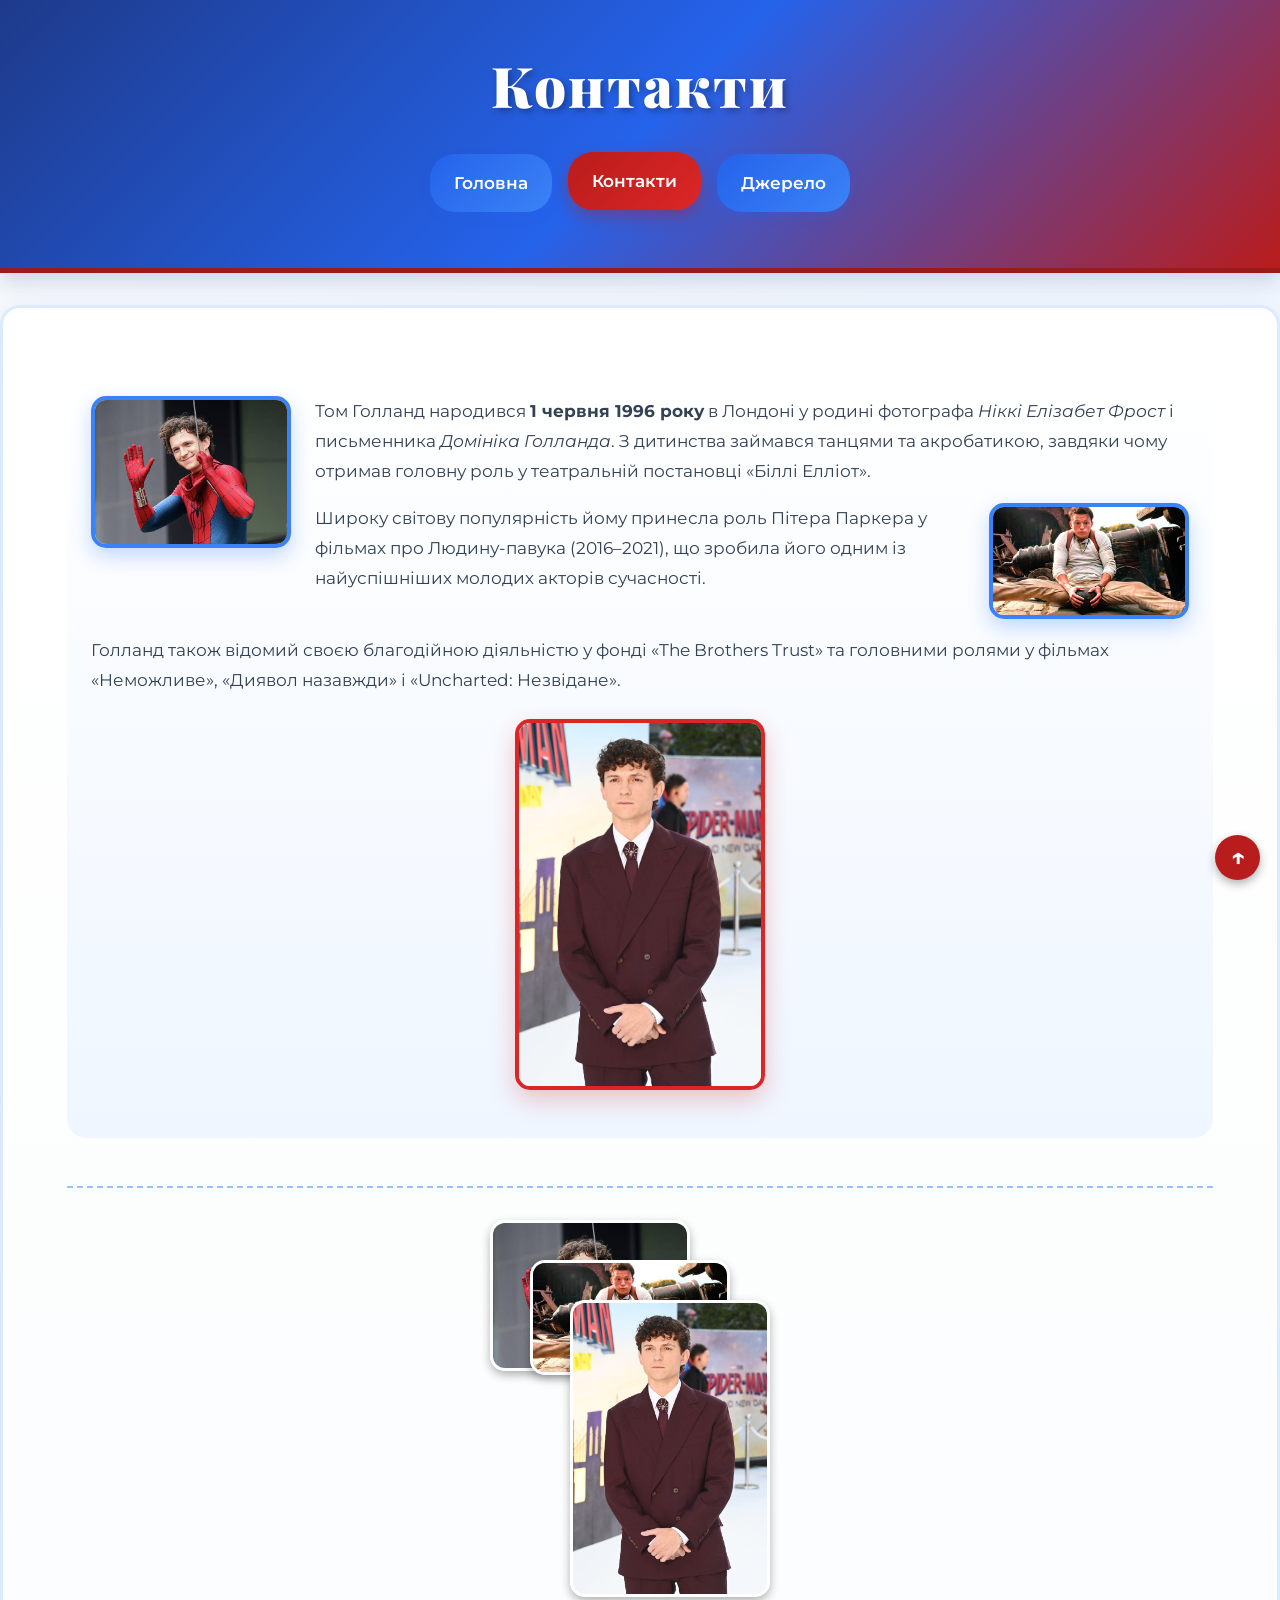
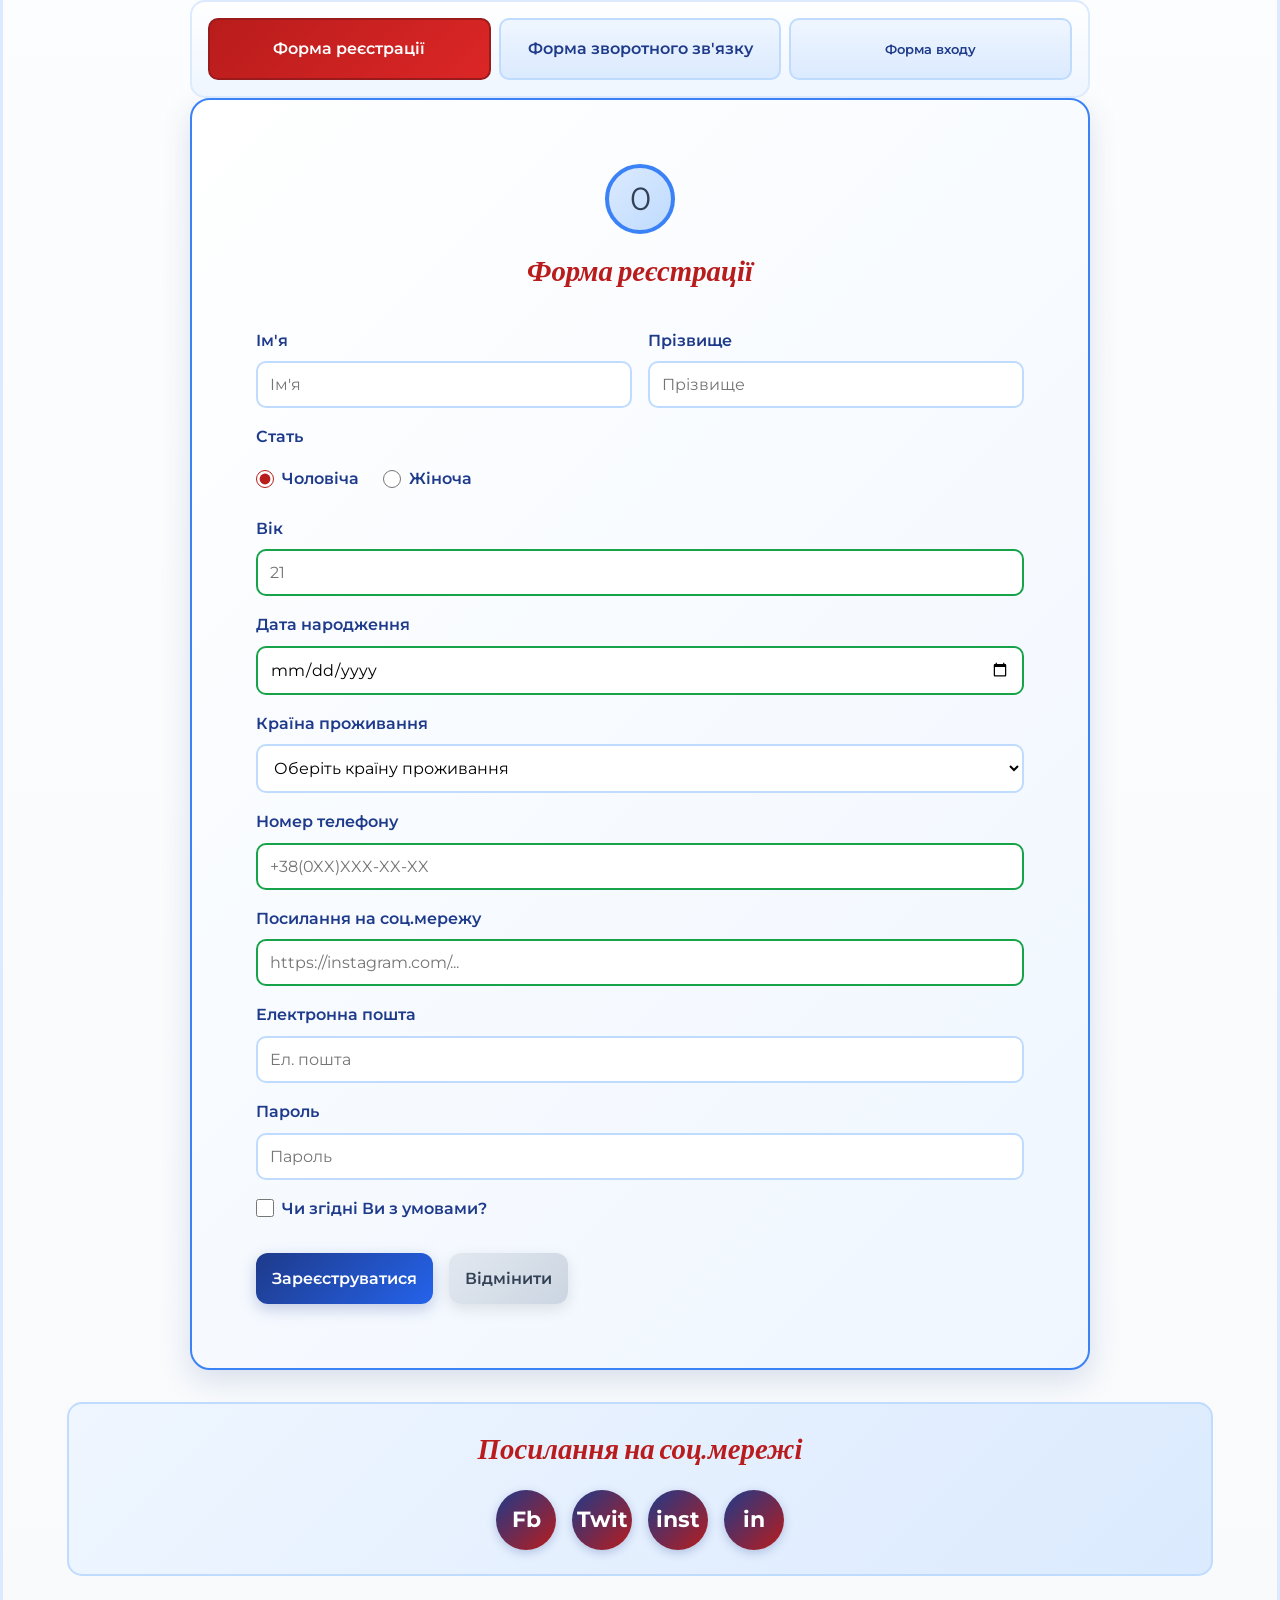
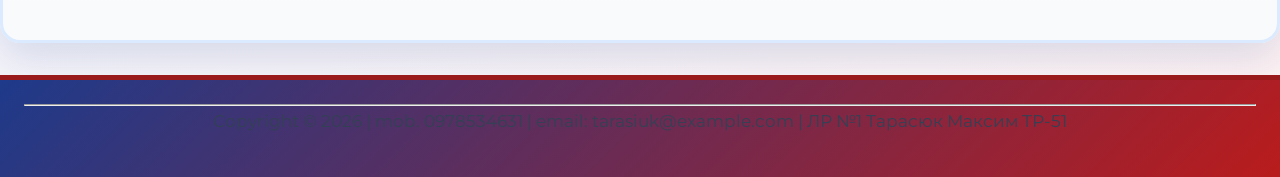
==== lab1/contact.html @ bc4c31b0 "Add files via upload" ====
﻿<!DOCTYPE html>
<html lang="uk">
<head>
    <meta charset="UTF-8">
    <meta name="viewport" content="width=device-width, initial-scale=1.0">
    <title>Контакти — Том Голланд</title>
    <link rel="preconnect" href="https://fonts.googleapis.com">
    <link rel="preconnect" href="https://fonts.gstatic.com" crossorigin>
    <link href="https://fonts.googleapis.com/css2?family=Playfair+Display:wght@400;700;900&family=Montserrat:wght@300;400;600;700&family=Crimson+Text:ital@0;1&display=swap" rel="stylesheet">
    <link rel="stylesheet" href="css/styles.css">
</head>

<body id="top">
    <header>
        <h1>Контакти</h1>
        <nav>
            <ul>
                <li><a href="index.html">Головна</a></li>
                <li><a href="contact.html" class="active">Контакти</a></li>
                <li><a href="https://uk.wikipedia.org/wiki/Том_Голланд_(актор)" target="_blank" rel="noopener">Джерело</a></li>
            </ul>
        </nav>
    </header>

    <main>
        <!-- Блок з біог та фото -->
        <section class="bio-section">
            <!-- біо -->
            <article class="bio-content">
                <img src="images/spiderman.jpg" alt="Том Голланд молодий" class="float-left">

                <p>
                    Том Голланд народився <strong>1 червня 1996 року</strong> в Лондоні у родині фотографа <em>Ніккі Елізабет Фрост</em> і письменника <em>Домініка Голланда</em>.
                    З дитинства займався танцями та акробатикою, завдяки чому отримав головну роль у театральній постановці «Біллі Елліот».
                </p>

                <img src="images/uncharted.jpg" alt="Роль в Uncharted" class="float-right">

                <p>
                    Широку світову популярність йому принесла роль Пітера Паркера у фільмах про Людину-павука (2016–2021),
                    що зробила його одним із найуспішніших молодих акторів сучасності.
                </p>

                <p class="clear-both">
                    Голланд також відомий своєю благодійною діяльністю у фонді «The Brothers Trust» та головними ролями у фільмах «Неможливе», «Диявол назавжди» і «Uncharted: Незвідане».
                </p>

                <img src="images/crowded.jpg" alt="Переповнена кімната" class="no-float">
            </article>

            <!-- фото -->
            <div class="absolute-positioning-demo">
                <div class="stacked-images">
                    <img src="images/spiderman.jpg" alt="Людина-павук" class="stacked-img img-1">
                    <img src="images/uncharted.jpg" alt="Нейтан Дрейк" class="stacked-img img-2">
                    <img src="images/crowded.jpg" alt="Денні Салліван" class="stacked-img img-3">
                </div>
            </div>
        </section>

        <!-- меню -->
        <input type="radio" name="form-tab" id="tab-register" checked hidden>
        <input type="radio" name="form-tab" id="tab-feedback" hidden>

        <div class="form-tabs">
            <label for="tab-register" class="tab-button">Форма реєстрації</label>
            <label for="tab-feedback" class="tab-button">Форма зворотного зв'язку</label>
            <button type="button" class="tab-button" id="open-login">Форма входу</button>
        </div>

        <!-- реєстрація -->
        <section class="form-section" id="register">
            <div class="form-header">
                <div class="user-icon">0</div>
                <h3>Форма реєстрації</h3>
            </div>
            <form action="#" method="POST">
                <div class="form-row">
                    <div class="form-group">
                        <label for="fname">Ім'я</label>
                        <input type="text" id="fname" name="fname" placeholder="Ім'я" required>
                    </div>

                    <div class="form-group">
                        <label for="lname">Прізвище</label>
                        <input type="text" id="lname" name="lname" placeholder="Прізвище" required>
                    </div>
                </div>

                <div class="form-group">
                    <label>Стать</label>
                    <div class="radio-group">
                        <label class="radio-label">
                            <input type="radio" name="gender" value="male" checked> Чоловіча
                        </label>
                        <label class="radio-label">
                            <input type="radio" name="gender" value="female"> Жіноча
                        </label>
                    </div>
                </div>

                <div class="form-group">
                    <label for="age">Вік</label>
                    <input type="number" id="age" name="age" min="1" max="120" placeholder="21">
                </div>

                <div class="form-group">
                    <label for="bdate">Дата народження</label>
                    <input type="date" id="bdate" name="bdate">
                </div>

                <div class="form-group">
                    <label for="country">Країна проживання</label>
                    <select id="country" name="country" required>
                        <option value="">Оберіть країну проживання</option>
                        <option value="ua">Україна</option>
                        <option value="uk">Велика Британія</option>
                        <option value="us">США</option>
                        <option value="ca">Канада</option>
                        <option value="de">Німеччина</option>
                    </select>
                </div>

                <div class="form-group">
                    <label for="phone">Номер телефону</label>
                    <input type="tel" id="phone" name="phone" placeholder="+38(0XX)XXX-XX-XX" pattern="[+]?[0-9]{10,13}">
                </div>

                <div class="form-group">
                    <label for="social">Посилання на соц.мережу</label>
                    <input type="url" id="social" name="social" placeholder="https://instagram.com/...">
                </div>

                <div class="form-group">
                    <label for="email">Електронна пошта</label>
                    <input type="email" id="email" name="email" placeholder="Ел. пошта" required>
                </div>

                <div class="form-group">
                    <label for="password">Пароль</label>
                    <input type="password" id="password" name="password" placeholder="Пароль" required minlength="6">
                </div>

                <div class="form-group checkbox-group">
                    <label class="checkbox-label">
                        <input type="checkbox" name="agree" required> Чи згідні Ви з умовами?
                    </label>
                </div>

                <div class="button-group">
                    <button type="submit" class="btn-submit">Зареєструватися</button>
                    <button type="reset" class="btn-reset">Відмінити</button>
                </div>
            </form>
        </section>

        <!-- зв"яток -->
        <section class="form-section" id="feedback">
            <div class="form-header">
                <h3>Форма зворотного зв'язку</h3>
            </div>

            <form action="#" method="POST">
                <div class="form-group">
                    <label for="fb-name">Ім'я</label>
                    <input type="text" id="fb-name" name="fb-name" placeholder="Ім'я" required>
                </div>

                <div class="form-group">
                    <label for="fb-email">Ел. пошта</label>
                    <input type="email" id="fb-email" name="fb-email" placeholder="Ел. пошта" required>
                </div>

                <div class="form-group">
                    <label for="topic">Тема повідомлення</label>
                    <select id="topic" name="topic" required>
                        <option value="">Оберіть тему</option>
                        <option value="general">Загальне питання</option>
                        <option value="support">Технічна підтримка</option>
                        <option value="coop">Співпраця</option>
                        <option value="other">Інше</option>
                    </select>
                </div>

                <div class="form-group">
                    <label for="message">Повідомлення</label>
                    <textarea id="message" name="message" rows="5" placeholder="Введіть ваше повідомлення..." required></textarea>
                </div>

                <div class="button-group">
                    <button type="submit" class="btn-submit">Відправити</button>
                    <button type="reset" class="btn-reset">Очистити</button>
                </div>
            </form>
        </section>

        <!-- лінки -->
        <div class="social-links">
            <h3>Посилання на соц.мережі</h3>
            <div class="social-circles">
                <a href="https://www.facebook.com/" target="_blank" rel="noopener" class="social-circle" title="Facebook">Fb</a>
                <a href="https://x.com/TomHolland1996" target="_blank" rel="noopener" class="social-circle" title="Twitter">Twit</a>
                <a href="https://www.instagram.com/tomholland2013/" target="_blank" rel="noopener" class="social-circle" title="Instagram">inst</a>
                <a href="https://www.imdb.com/name/nm4043618/" target="_blank" rel="noopener" class="social-circle" title="IMDb">in</a>
            </div>
        </div>
    </main>

    <footer>
        <hr>
        <p>Copyright &copy; 2026 | mob. 0978534631 | email: tarasiuk@example.com | ЛР №1 Тарасюк Максим ТР-51</p>
    </footer>


    <!-- модальне вікно входу -->
    <div class="modal" id="login-modal">
        <div class="modal-content">
            <button type="button" class="modal-close" id="close-login">&times;</button>
            <div class="form-header">
                <h3>Форма входу</h3>
            </div>
            <form action="#" method="POST">
                <div class="form-group">
                    <label for="login-email">Логін</label>
                    <input type="email" id="login-email" name="login-email" placeholder="Логін" required>
                </div>

                <div class="form-group">
                    <label for="login-pass">Пароль</label>
                    <input type="password" id="login-pass" name="login-pass" placeholder="Пароль" required>
                </div>

                <div class="button-group">
                    <button type="submit" class="btn-submit">Вхід</button>
                </div>
            </form>
        </div>
    </div>

    <a href="#top" class="scroll-top">&uarr;</a>

    <script>
        var modal = document.getElementById('login-modal');
        document.getElementById('open-login').onclick = function () { modal.classList.add('open'); };
        document.getElementById('close-login').onclick = function () { modal.classList.remove('open'); };
    </script>
</body>
</html>
---- lab1/css/styles.css ----
﻿* {
    margin: 0;
    padding: 0;
    box-sizing: border-box;
}

body {
    font-family: "Montserrat", sans-serif;
    background: linear-gradient(135deg, #f8fafc 0%, #eff6ff 50%, #fef2f2 100%);
    color: #334155;
    min-height: 100vh;
    line-height: 1.6;
}

header {
    background: linear-gradient(135deg, #1e3a8a 0%, #2563eb 50%, #b91c1c 100%);
    padding: 1.5rem 1rem;
    text-align: center;
    border-bottom: 5px solid #991b1b;
    box-shadow: 0 8px 20px rgba(30, 58, 138, 0.2);
}

h1 {
    font-family: "Playfair Display", serif;
    color: #ffffff;
    margin-bottom: 1rem;
    font-size: clamp(1.8rem, 5vw, 3rem);
    font-weight: 900;
    text-shadow: 3px 3px 6px rgba(0, 0, 0, 0.3);
    letter-spacing: 2px;
}

.subtitle {
    color: #ffffff;
    margin-bottom: 1rem;
    font-weight: 600;
}

nav ul {
    list-style: none;
    display: flex;
    flex-direction: column;
    gap: 0.5rem;
    align-items: stretch;
}

nav ul li a {
    display: block;
    text-decoration: none;
    color: #ffffff;
    background: linear-gradient(135deg, #2563eb 0%, #3b82f6 100%);
    padding: 0.75rem 1rem;
    border-radius: 10px;
    transition: all 0.3s ease;
    font-weight: 600;
    box-shadow: 0 4px 10px rgba(37, 99, 235, 0.3);
    text-align: center;
}

nav ul li a:hover,
nav ul li a.active {
    background: linear-gradient(135deg, #b91c1c 0%, #dc2626 100%);
    transform: translateY(-2px);
    box-shadow: 0 6px 15px rgba(185, 28, 28, 0.4);
}

main {
    background: linear-gradient(to bottom, #ffffff 0%, #f8fafc 100%);
    margin: 1rem;
    padding: 1.5rem;
    border-radius: 20px;
    box-shadow: 0 15px 40px rgba(30, 58, 138, 0.15);
    border: 3px solid #dbeafe;
}

h2 {
    font-family: "Playfair Display", serif;
    color: #1e3a8a;
    border-bottom: 4px solid #dc2626;
    text-align: center;
    padding-bottom: 0.5rem;
    font-size: clamp(1.5rem, 4vw, 2.2rem);
    font-weight: 700;
    margin-bottom: 1.5rem;
}

h3 {
    font-family: "Crimson Text", serif;
    color: #b91c1c;
    font-size: clamp(1.2rem, 3vw, 1.8rem);
    font-style: italic;
    margin-bottom: 1rem;
}

h4, h5, h6 {
    color: #1e3a8a;
    margin-bottom: 0.5rem;
}

p, li {
    line-height: 1.8;
    font-size: clamp(0.95rem, 2vw, 1.05rem);
    color: #334155;
    margin-bottom: 1rem;
}

img {
    max-width: 100%;
    height: auto;
    display: block;
}

.float-left,
.float-right {
    width: 100%;
    max-width: 200px;
    margin: 1rem auto;
    border-radius: 15px;
    border: 4px solid #3b82f6;
    box-shadow: 0 8px 20px rgba(59, 130, 246, 0.3);
}

.no-float {
    margin: 1.5rem auto;
    max-width: 250px;
    border-radius: 15px;
    border: 4px solid #dc2626;
    box-shadow: 0 10px 25px rgba(220, 38, 38, 0.25);
}

#bio {
    margin-bottom: 2rem;
}

.bio-content {
    background: linear-gradient(to bottom, #ffffff 0%, #eff6ff 100%);
    padding: 1.5rem;
    border-radius: 20px;
    margin-bottom: 2rem;
}

.quote-block {
    background: linear-gradient(135deg, #eff6ff 0%, #dbeafe 100%);
    border-left: 5px solid #1e3a8a;
    padding: 1rem;
    margin: 1.5rem 0;
    border-radius: 10px;
    font-style: italic;
    color: #1e293b;
}

.achievements-block {
    background: linear-gradient(to bottom, #ffffff 0%, #fef2f2 100%);
    padding: 1.5rem;
    margin-top: 2rem;
    border-radius: 15px;
    border: 2px solid #fecaca;
}

.achievements-block mark {
    background-color: #fde68a;
    padding: 2px 5px;
    border-radius: 3px;
}

.center-text {
    text-align: center;
}

.humor-text {
    color: #b91c1c;
    font-weight: bold;
}

.dashed-divider {
    border: none;
    border-top: 2px dashed #93c5fd;
    margin: 1.5rem 0;
}

.crew-list {
    padding-left: 2rem;
    margin-bottom: 1.5rem;
}

.crew-list ul {
    padding-left: 1.5rem;
    margin-top: 0.5rem;
}

.roles {
    display: grid;
    grid-template-columns: 1fr;
    gap: 2rem;
    margin-top: 2rem;
}

.role-item {
    background: linear-gradient(135deg, #eff6ff 0%, #dbeafe 100%);
    padding: 1.5rem;
    border-radius: 25px;
    box-shadow: 0 10px 30px rgba(30, 58, 138, 0.15);
    border: 3px solid #bfdbfe;
    text-align: center;
}

.role-item img {
    width: 100%;
    max-width: 280px;
    margin: 0 auto;
    border-radius: 20px;
    box-shadow: 0 8px 25px rgba(30, 58, 138, 0.2);
    border: 4px solid #2563eb;
}

figcaption {
    font-family: "Crimson Text", serif;
    font-style: italic;
    color: #b91c1c;
    font-size: 1.1em;
    margin-top: 1rem;
    font-weight: 600;
}

.absolute-positioning-demo {
    margin: 3rem 0;
    padding: 2rem 1rem;
    border-top: 2px dashed #93c5fd;
}

.stacked-images {
    position: relative;
    width: 100%;
    max-width: 300px;
    height: 300px;
    margin: 0 auto;
}

.stacked-img {
    position: absolute;
    width: 70%;
    max-width: 200px;
    border-radius: 15px;
    box-shadow: 0 4px 10px rgba(0, 0, 0, 0.3);
    border: 3px solid #ffffff;
}

.img-1 {
    top: 0;
    left: 0;
    z-index: 1;
}

.img-2 {
    top: 40px;
    left: 40px;
    z-index: 2;
}

.img-3 {
    top: 80px;
    left: 80px;
    z-index: 3;
}

.styled-table {
    width: 100%;
    margin: 2rem auto;
    border-collapse: collapse;
    font-size: 0.9rem;
    border-radius: 15px;
    overflow: hidden;
    box-shadow: 0 10px 30px rgba(30, 58, 138, 0.2);
}

.styled-table caption {
    font-family: "Playfair Display", serif;
    font-weight: 700;
    margin-bottom: 1rem;
    color: #1e3a8a;
    font-size: 1.4em;
}

.styled-table th {
    background: linear-gradient(135deg, #1e3a8a 0%, #2563eb 100%);
    color: #ffffff;
    padding: 0.75rem;
    font-weight: 700;
    text-align: left;
}

.styled-table td {
    border: 2px solid #dbeafe;
    padding: 0.75rem;
    color: #334155;
    background-color: #f8fafc;
}

.styled-table tr:nth-child(even) td {
    background: linear-gradient(to right, #eff6ff 0%, #f8fafc 100%);
}

.styled-table tfoot td {
    font-weight: bold;
    background-color: #fee2e2;
    color: #991b1b;
}

.form-tabs {
    position: sticky;
    top: 0;
    z-index: 20;
    display: flex;
    flex-direction: column;
    gap: 0.5rem;
    margin: 2rem 1rem 0;
    background: linear-gradient(to bottom, #ffffff 0%, #eff6ff 100%);
    padding: 1rem;
    border-radius: 15px;
    border: 2px solid #dbeafe;
}

.tab-button {
    padding: 1rem;
    background: linear-gradient(to bottom, #eff6ff 0%, #dbeafe 100%);
    color: #1e3a8a;
    border: 2px solid #bfdbfe;
    cursor: pointer;
    font-family: "Montserrat", sans-serif;
    font-weight: 600;
    transition: all 0.3s ease;
    border-radius: 10px;
    text-align: center;
}

.tab-button:hover {
    background: linear-gradient(to bottom, #dbeafe 0%, #bfdbfe 100%);
}

input[name="form-tab"] {
    display: none;
}

.form-section {
    display: none;
    background: linear-gradient(135deg, #ffffff 0%, #eff6ff 100%);
    padding: 2rem 1rem;
    margin: 0 1rem 2rem;
    border-radius: 20px;
    box-shadow: 0 10px 30px rgba(30, 58, 138, 0.15);
    border: 2px solid #3b82f6;
}

#tab-register:checked ~ .form-section#register,
#tab-feedback:checked ~ .form-section#feedback {
    display: block;
}

#tab-register:checked ~ .form-tabs label[for="tab-register"],
#tab-feedback:checked ~ .form-tabs label[for="tab-feedback"] {
    background: linear-gradient(135deg, #b91c1c 0%, #dc2626 100%);
    color: #ffffff;
    border-color: #991b1b;
}

.form-header {
    text-align: center;
    margin-bottom: 2rem;
}

.user-icon {
    width: 70px;
    height: 70px;
    background: linear-gradient(135deg, #dbeafe 0%, #bfdbfe 100%);
    border-radius: 50%;
    margin: 0 auto 1rem;
    display: flex;
    align-items: center;
    justify-content: center;
    font-size: 2em;
    border: 4px solid #3b82f6;
}

.form-group {
    display: flex;
    flex-direction: column;
    margin-bottom: 1rem;
}

.form-group label {
    font-weight: 600;
    color: #1e3a8a;
    margin-bottom: 0.5rem;
}

.form-group input,
.form-group select,
.form-group textarea {
    width: 100%;
    padding: 0.75rem;
    border: 2px solid #bfdbfe;
    border-radius: 10px;
    font-size: 1rem;
    font-family: "Montserrat", sans-serif;
    background-color: #ffffff;
    transition: all 0.3s ease;
}

.form-group input:focus,
.form-group select:focus,
.form-group textarea:focus {
    outline: none;
    border-color: #2563eb;
    box-shadow: 0 0 0 4px rgba(37, 99, 235, 0.15);
    animation: focusPulse 0.6s ease-out;
}

@keyframes focusPulse {
    0%   { box-shadow: 0 0 0 0 rgba(37, 99, 235, 0.5); transform: scale(1); }
    50%  { box-shadow: 0 0 0 8px rgba(37, 99, 235, 0.2); transform: scale(1.01); }
    100% { box-shadow: 0 0 0 4px rgba(37, 99, 235, 0.15); transform: scale(1); }
}

.form-group input:valid {
    border-color: #16a34a;
}

.form-group input:active,
.form-group textarea:active {
    border-color: #b91c1c;
    background-color: #fef2f2;
}

.form-group input:invalid {
    border-color: #bfdbfe;
}

.form-group textarea {
    resize: vertical;
    min-height: 100px;
}

.radio-group {
    display: flex;
    flex-direction: column;
    gap: 0.5rem;
    margin-top: 0.5rem;
}

.radio-label,
.checkbox-label {
    display: flex;
    align-items: center;
    font-weight: 500;
}

.radio-label input,
.checkbox-label input {
    margin-right: 0.5rem;
    width: 18px;
    height: 18px;
    accent-color: #b91c1c;
}

.button-group {
    display: flex;
    flex-direction: column;
    gap: 1rem;
    margin-top: 1.5rem;
}

.btn-submit,
.btn-reset,
.form-section button {
    padding: 1rem;
    font-size: 1rem;
    font-weight: 600;
    border: none;
    border-radius: 12px;
    cursor: pointer;
    transition: all 0.3s ease;
    font-family: "Montserrat", sans-serif;
}

.btn-submit,
.form-section button[type="submit"] {
    background: linear-gradient(135deg, #1e3a8a 0%, #2563eb 100%);
    color: white;
    box-shadow: 0 5px 15px rgba(30, 58, 138, 0.25);
}

.btn-submit:hover,
.form-section button[type="submit"]:hover {
    background: linear-gradient(135deg, #b91c1c 0%, #dc2626 100%);
    transform: translateY(-2px);
}

.btn-submit:active,
.btn-reset:active,
.form-section button:active {
    transform: translateY(1px) scale(0.98);
    box-shadow: inset 0 3px 8px rgba(0, 0, 0, 0.25);
}

.btn-reset,
.form-section button[type="reset"] {
    background: linear-gradient(135deg, #e2e8f0 0%, #cbd5e1 100%);
    color: #334155;
    box-shadow: 0 5px 15px rgba(0, 0, 0, 0.1);
}

.social-links {
    margin-top: 2rem;
    padding: 1.5rem;
    background: linear-gradient(135deg, #eff6ff 0%, #dbeafe 100%);
    border-radius: 15px;
    border: 2px solid #bfdbfe;
}

.social-links h3 {
    text-align: center;
    margin-bottom: 1rem;
}

.social-circles {
    display: flex;
    justify-content: center;
    gap: 1rem;
    flex-wrap: wrap;
}

.social-circle {
    width: 50px;
    height: 50px;
    background: linear-gradient(135deg, #1e3a8a 0%, #b91c1c 100%);
    color: white;
    border-radius: 50%;
    display: flex;
    align-items: center;
    justify-content: center;
    text-decoration: none;
    font-size: 1.2em;
    font-weight: bold;
    box-shadow: 0 3px 10px rgba(30, 58, 138, 0.25);
    transition: all 0.3s ease;
}

.social-circle:hover {
    transform: translateY(-3px) scale(1.1);
    box-shadow: 0 5px 15px rgba(185, 28, 28, 0.4);
}

/* фігури з підписом у біографії */
.bio-figure {
    width: 100%;
    max-width: 200px;
    margin: 1rem auto;
    text-align: center;
}

.bio-figure img {
    margin: 0 auto;
    border-radius: 15px;
    border: 4px solid #3b82f6;
    box-shadow: 0 8px 20px rgba(59, 130, 246, 0.3);
}

.bio-figure figcaption {
    font-size: 0.9rem;
    margin-top: 0.5rem;
}

.achievements-list {
    margin: 1rem 0 1rem 2rem;
}

.achievements-list li {
    margin-bottom: 0.4rem;
}

/* модальне вікно */
.modal {
    position: fixed;
    top: 0;
    left: 0;
    right: 0;
    bottom: 0;
    z-index: 100;
    display: none;
    align-items: center;
    justify-content: center;
    padding: 1rem;
    background: rgba(15, 23, 42, 0.65);
}

.modal.open {
    display: flex;
}

.modal-content {
    position: relative;
    width: 100%;
    max-width: 450px;
    max-height: 90vh;
    overflow-y: auto;
    padding: 2rem 1.5rem;
    background: linear-gradient(135deg, #ffffff 0%, #eff6ff 100%);
    border: 2px solid #3b82f6;
    border-radius: 20px;
    box-shadow: 0 20px 50px rgba(0, 0, 0, 0.4);
}

.modal-close {
    position: absolute;
    top: 10px;
    right: 14px;
    width: 36px;
    height: 36px;
    border: none;
    border-radius: 50%;
    background: #fee2e2;
    color: #991b1b;
    font-size: 1.6rem;
    line-height: 1;
    cursor: pointer;
    transition: all 0.3s ease;
}

.modal-close:hover {
    background: #dc2626;
    color: #ffffff;
}

.modal-close:active {
    transform: scale(0.9);
}

/* кнопка вгору */
.scroll-top {
    position: fixed;
    bottom: 20px;
    right: 20px;
    width: 45px;
    height: 45px;
    background: #b91c1c;
    color: #ffffff;
    text-decoration: none;
    border-radius: 50%;
    display: flex;
    align-items: center;
    justify-content: center;
    font-size: 1.5rem;
    font-weight: bold;
    box-shadow: 0 4px 10px rgba(0, 0, 0, 0.3);
}

footer {
    text-align: center;
    background: linear-gradient(135deg, #1e3a8a 0%, #b91c1c 100%);
    padding: 1.5rem;
    font-size: 0.9rem;
    border-top: 5px solid #991b1b;
    color: #ffffff;
    margin-top: 2rem;
}

@media (min-width: 481px) {
    nav ul {
        flex-direction: row;
        justify-content: center;
        flex-wrap: wrap;
        gap: 0.75rem;
    }

    .roles {
        grid-template-columns: repeat(2, 1fr);
    }

    .form-row {
        display: grid;
        grid-template-columns: 1fr 1fr;
        gap: 1rem;
    }

    .radio-group {
        flex-direction: row;
        gap: 1.5rem;
    }

    .button-group {
        flex-direction: row;
    }

    .form-tabs {
        flex-direction: row;
        justify-content: center;
    }

    .tab-button {
        flex: 1;
        min-width: 150px;
    }

    .float-left {
        float: left;
        margin: 0 1.5rem 1rem 0;
        max-width: 180px;
    }

    .float-right {
        float: right;
        margin: 0 0 1rem 1.5rem;
        max-width: 180px;
    }

    .bio-figure-left {
        float: left;
        margin: 0 1.5rem 1rem 0;
        max-width: 180px;
    }

    .bio-figure-right {
        float: right;
        margin: 0 0 1rem 1.5rem;
        max-width: 180px;
    }

    .clear-both {
        clear: both;
    }
}

@media (min-width: 769px) {
    main {
        margin: 2rem auto;
        padding: 3rem;
        max-width: 1200px;
    }

    nav ul {
        gap: 1rem;
    }

    nav ul li a {
        padding: 0.875rem 1.5rem;
        border-radius: 25px;
    }

    .roles {
        grid-template-columns: repeat(3, 1fr);
        gap: 2.5rem;
    }

    .styled-table {
        font-size: 1rem;
        width: 90%;
    }

    .styled-table th,
    .styled-table td {
        padding: 1rem;
    }

    .form-section {
        max-width: 800px;
        margin: 0 auto 2rem;
        padding: 3rem;
    }

    .form-tabs {
        max-width: 800px;
        margin: 2rem auto 0;
    }

    .float-left,
    .float-right {
        max-width: 200px;
    }
}

@media (min-width: 1025px) {
    header {
        padding: 2.5rem 0;
    }

    h1 {
        font-size: 3.5rem;
        margin-bottom: 1.5rem;
    }

    main {
        max-width: 1400px;
        padding: 4rem;
    }

    .roles {
        grid-template-columns: repeat(auto-fit, minmax(280px, 1fr));
    }

    .form-section {
        max-width: 900px;
        padding: 4rem;
    }

    .form-tabs {
        max-width: 900px;
    }

    .social-circle {
        width: 60px;
        height: 60px;
        font-size: 1.4em;
    }
}

@media print {
    header, nav, footer, .form-section, .social-links, .scroll-top {
        display: none;
    }

    body {
        background: white;
    }

    main {
        box-shadow: none;
        border: none;
    }
}
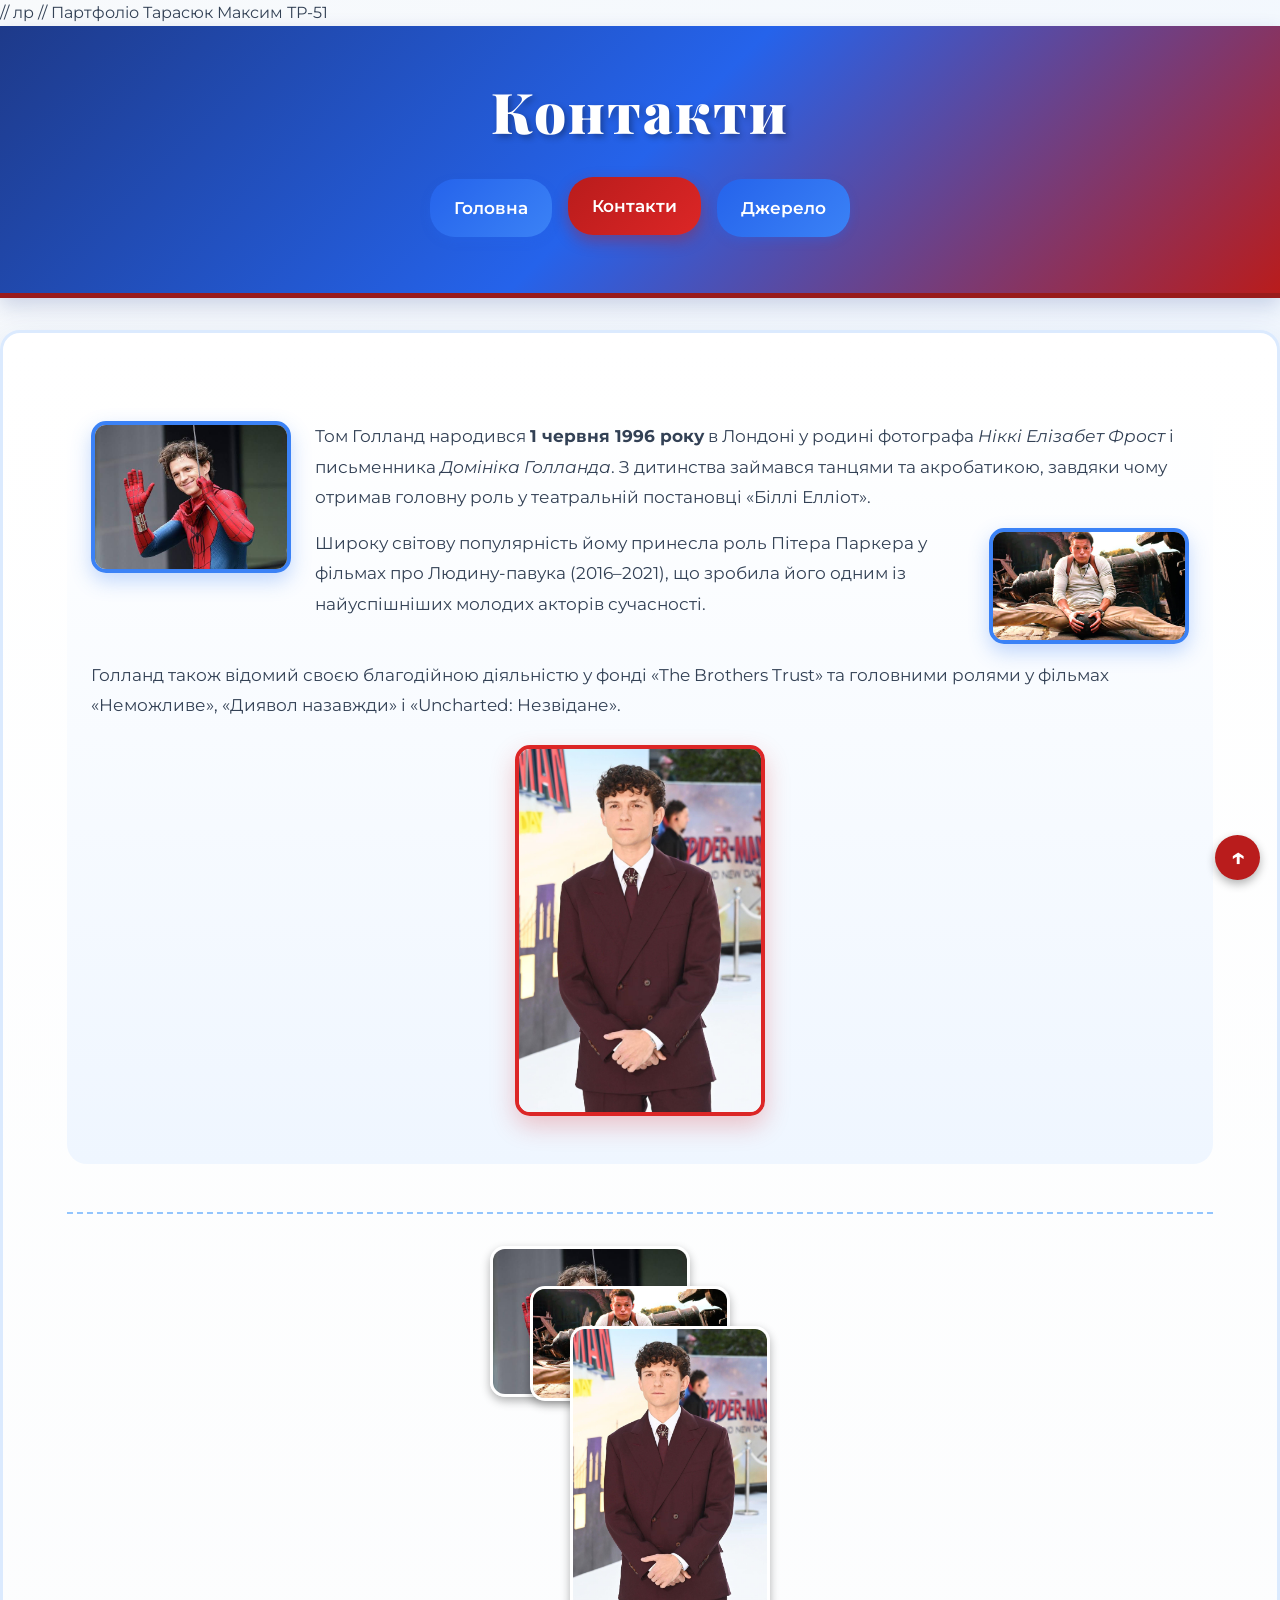
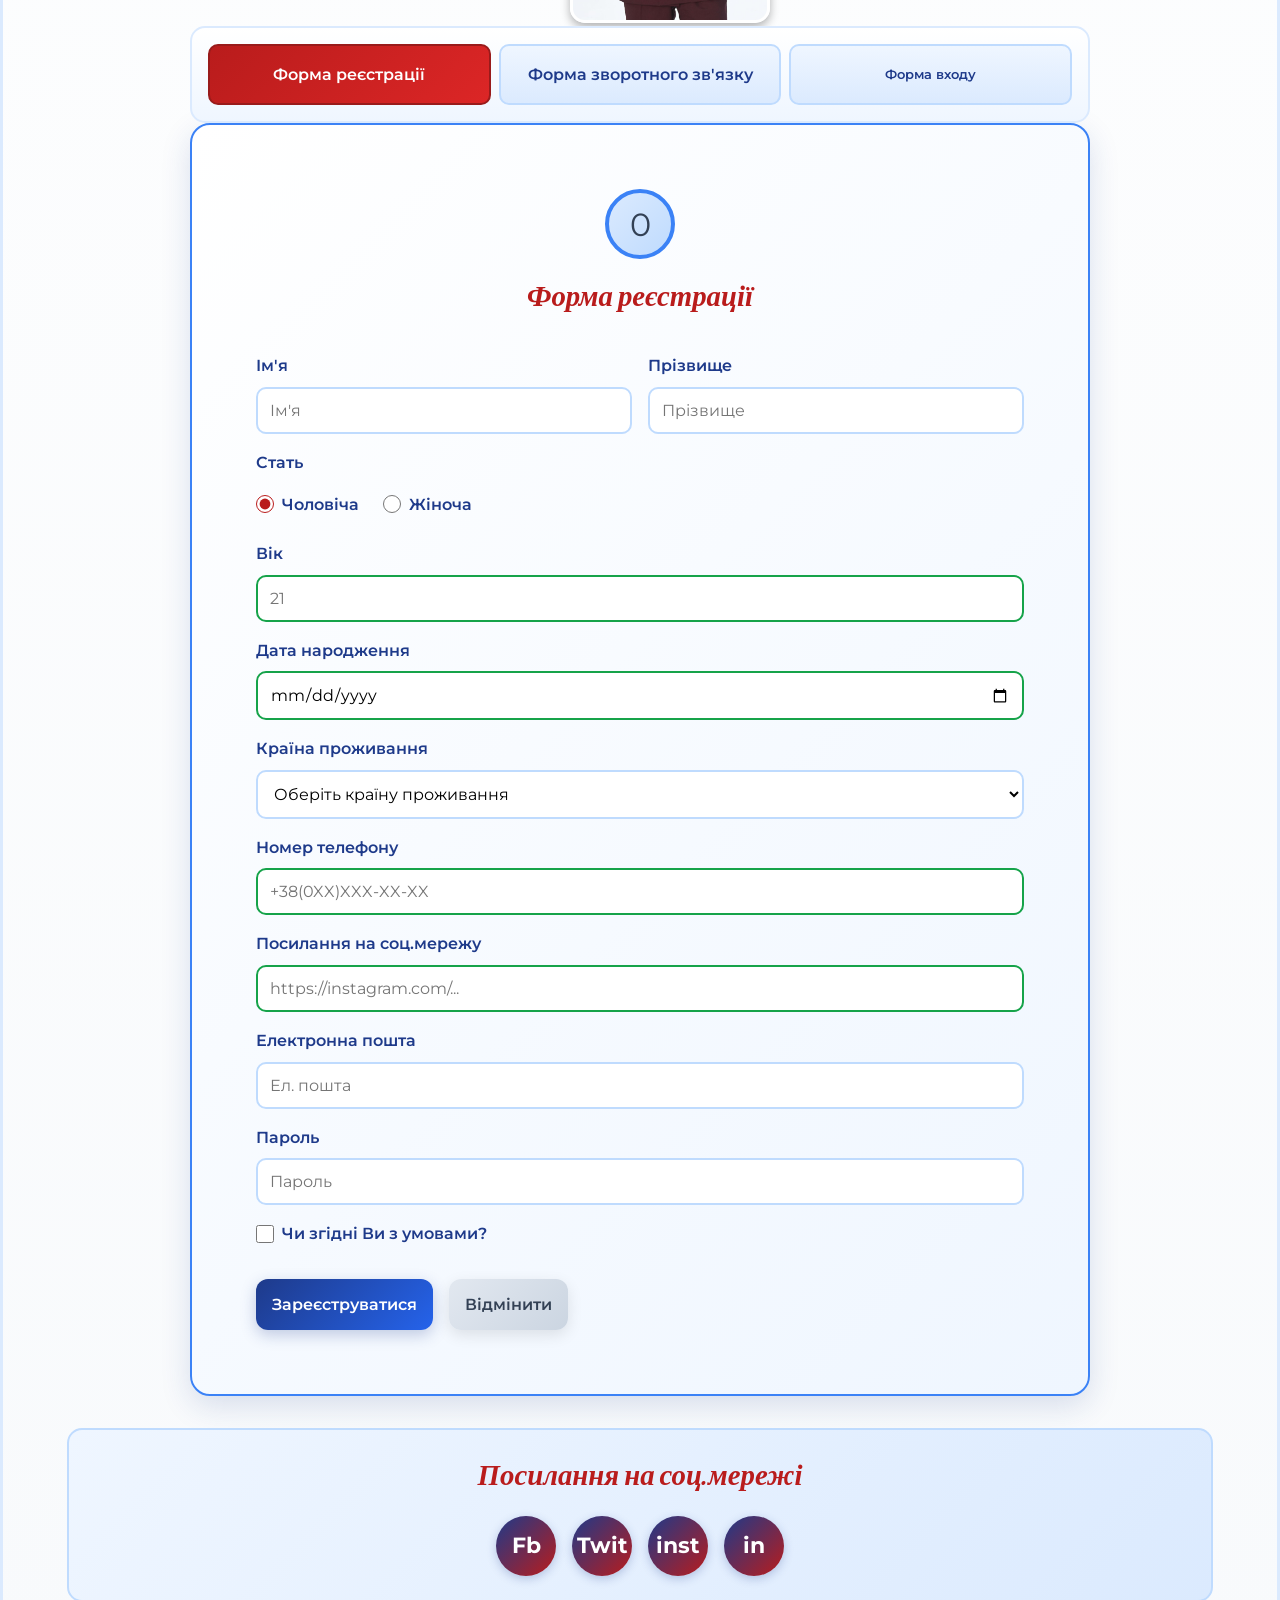
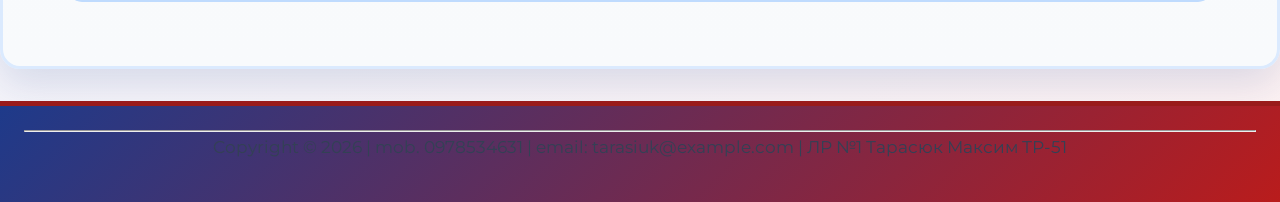
==== commit 1f9be3c9: "додав коментарі у файлі контакт" ====
--- a/lab1/contact.html
+++ b/lab1/contact.html
@@ -1,4 +1,6 @@
-﻿<!DOCTYPE html>
+﻿// лр
+// Партфоліо Тарасюк Максим ТР-51
+<!DOCTYPE html>
 <html lang="uk">
 <head>
     <meta charset="UTF-8">
